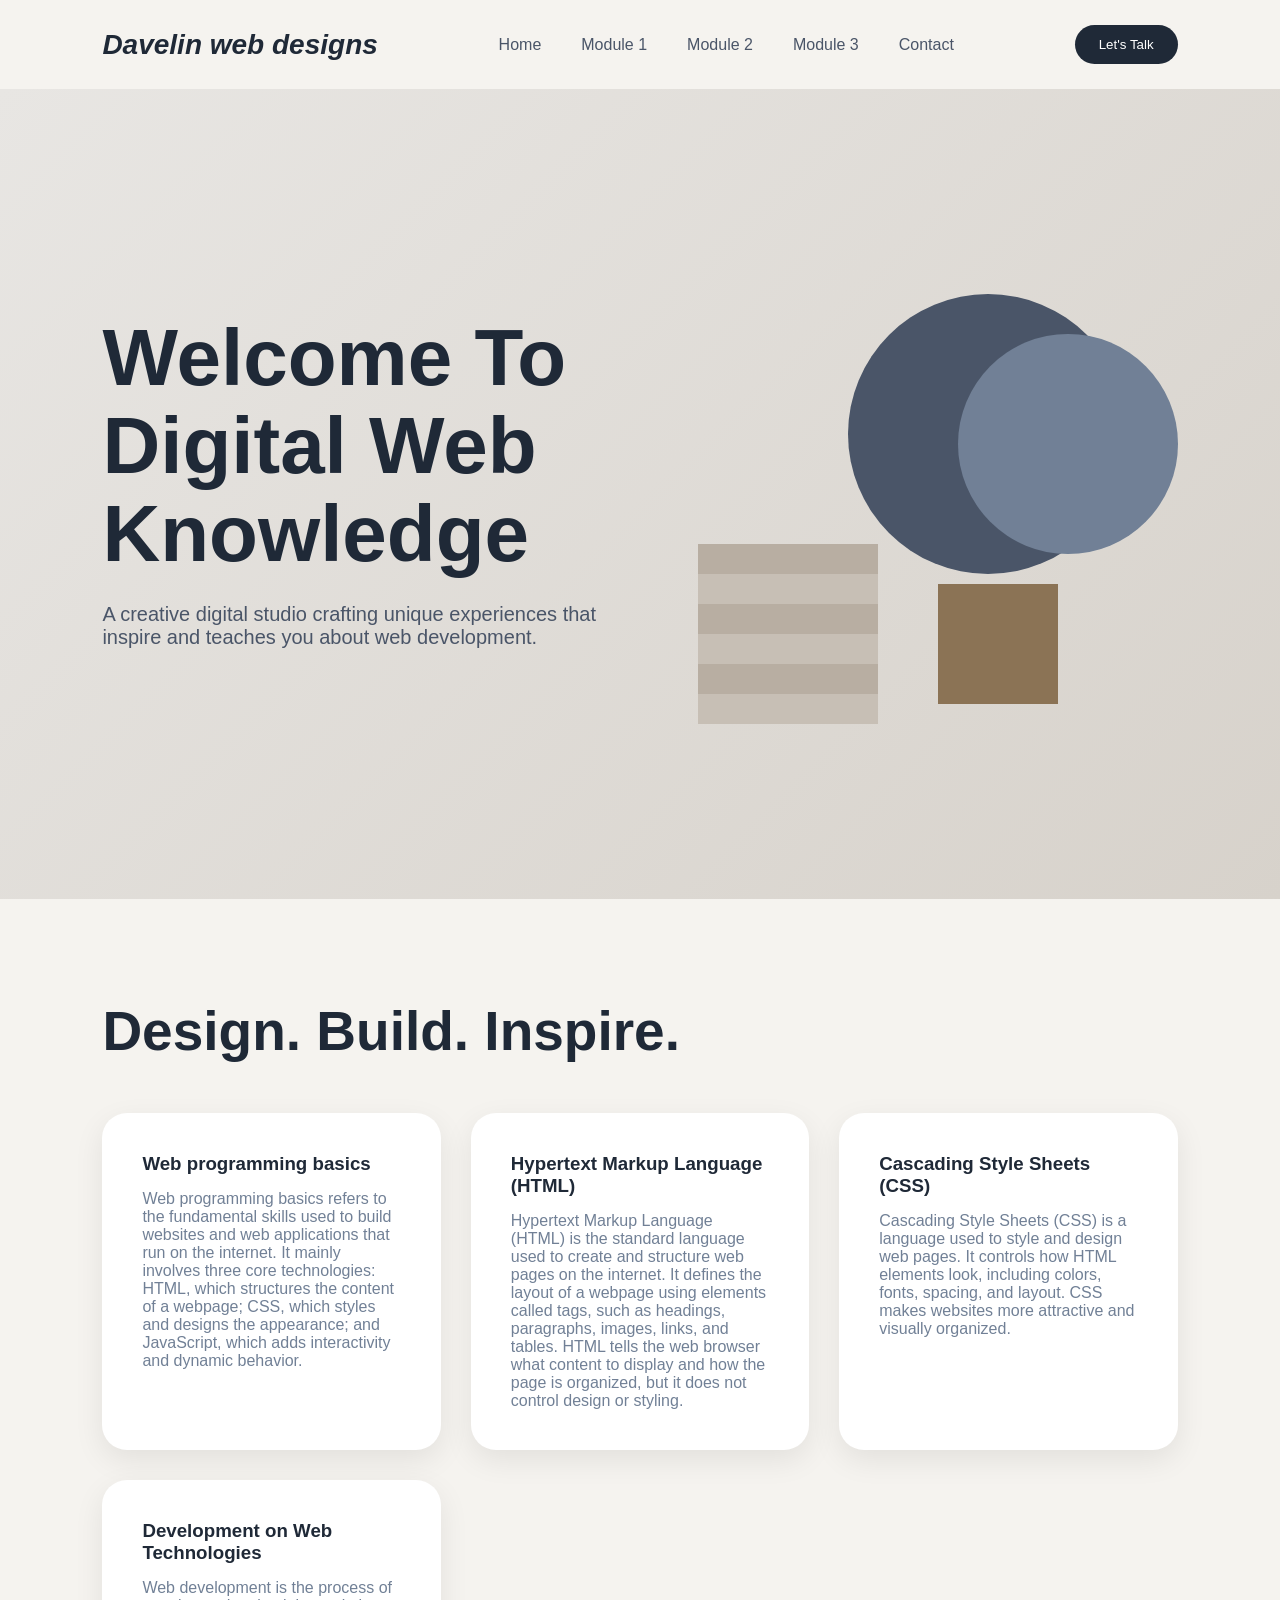
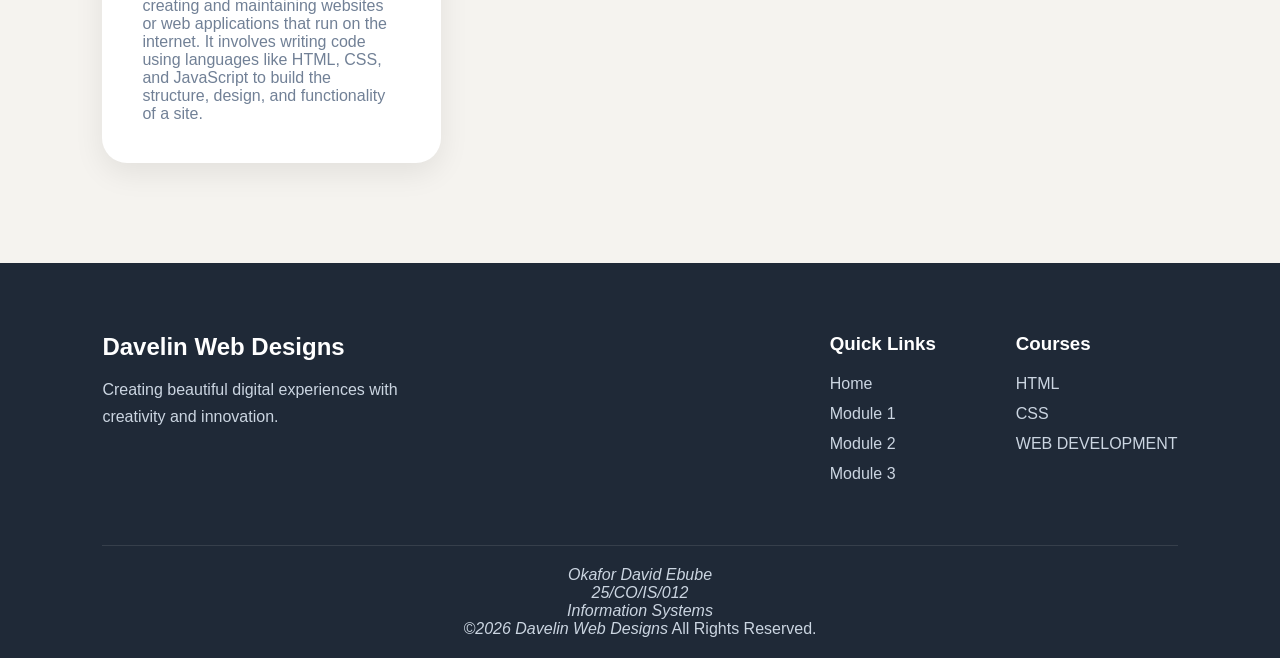
==== index.html @ a3cb1b7f "new update" ====
<!DOCTYPE html>
<html lang="en">
<head>
    <meta charset="UTF-8">
    <meta name="viewport" content="width=device-width, initial-scale=1.0">
    <title>Creative Studio</title>
    <link rel="stylesheet" href="style.css">
</head>
<body>

<nav>
    <div class="logo"><i>Davelin web designs</i></div>

    <ul>
        <li><a href="index.html">Home</a></li>
        <li><a href="module1.html">Module 1</a></li>
        <li><a href="module2.html">Module 2</a></li>
        <li><a href="module3.html">Module 3</a></li>
        <li><a href="contact.html">Contact</a></li>
    </ul>

    <button class="nav-btn">Let's Talk</button>
</nav>

<section class="hero">

    <div class="hero-text">
        <h1>Welcome To Digital Web Knowledge</h1>

        <p>
            A creative digital studio crafting unique
            experiences that inspire and teaches you about web development.
        </p>

        
    </div>

    <div class="hero-shapes">

        <div class="circle"></div>
        <div class="sphere"></div>
        <div class="cube"></div>
        <div class="stairs"></div>

    </div>

</section>

<section class="services">

    <h2>Design. Build. Inspire.</h2>

    <div class="cards">

        <div class="card">
            <h3>Web programming basics</h3>
            <p>Web programming basics refers to the fundamental skills used to build websites and web applications that run on the internet. It mainly involves three core technologies:
                 HTML, which structures the content of a webpage; CSS, which styles and designs the appearance; 
                and JavaScript, which adds interactivity and dynamic behavior.</p>
        </div>

        <div class="card">
            <h3>Hypertext Markup Language (HTML)</h3>
            <p>Hypertext Markup Language (HTML) is the standard language used to create and structure web pages on the internet. 
                It defines the layout of a webpage using elements called tags, such as headings, paragraphs, images, links, and tables.

            HTML tells the web browser what content to display and how the page is organized, but it does not control design or styling.</p>
        </div>

        <div class="card">
            <h3>Cascading Style Sheets (CSS)</h3>
            <p>Cascading Style Sheets (CSS) is a language used to style and design web pages. It controls how HTML elements look, including colors, fonts, spacing,
                 and layout. CSS makes websites more attractive and visually organized.</p>
        </div>

        <div class="card">
            <h3>Development on Web Technologies</h3>
            <p>Web development is the process of creating and maintaining websites or web applications that run on the internet. It involves writing code using languages like HTML, CSS, 
            and JavaScript to build the structure, design, and functionality of a site.</p>
        </div>

    </div>

</section>

    <footer>

    <div class="footer-container">

        <div class="footer-logo">
            <h2>Davelin Web Designs</h2>
            <p>
                Creating beautiful digital experiences with
                creativity and innovation.
            </p>
        </div>

        <div class="footer-links">

            <div>
                <h3>Quick Links</h3>
                <a href="index.html">Home</a>
                <a href="module1.html">Module 1</a>
                <a href="module2.html">Module 2</a>
                <a href="module3.html">Module 3</a>
            </div>

            <div>
                <h3>Courses</h3>
                <a href="#">HTML</a>
                <a href="#">CSS</a>
                <a href="#">WEB DEVELOPMENT</a>
            </div>

        </div>

    </div>

    <div class="footer-bottom">
        <p><i>Okafor David Ebube <br>
        25/CO/IS/012 <br>
            Information Systems <br>
            ©️2026 Davelin Web Designs</i> All Rights Reserved.</p>
    </div>

</footer>

</body>
</html>
---- style.css ----
*{
    margin:0;
    padding:0;
    box-sizing:border-box;
    font-family:'Segoe UI',sans-serif;
}

body{
    background:#e8e6e3;
}

/* Navigation */

nav{
    display:flex;
    justify-content:space-between;
    align-items:center;
    padding:25px 8%;
    background:#f5f3ef;
}


nav a{
    text-decoration:none;
    color:#4a5568;
    font-weight:500;
    position:relative;
    transition:0.3s ease;
}

nav a::after{
    content:"";
    position:absolute;
    left:0;
    bottom:-5px;
    width:0;
    height:2px;
    background:#8b7355;
    transition:0.4s ease;
}

nav a:hover{
    color:#8b7355;
}

nav a:hover::after{
    width:100%;
}



.hero-btn:hover{
    transform:translateY(-5px) scale(1.05);
    background:#6f5b43;
    box-shadow:0 15px 30px rgba(0,0,0,0.2);
}


.nav-btn{
    padding:12px 24px;
    border:none;
    border-radius:30px;
    background:#1f2937;
    color:white;
    cursor:pointer;
    transition:0.4s ease;
}

.nav-btn:hover{
    background:#374151;
    transform:translateY(-3px);
    box-shadow:0 10px 20px rgba(0,0,0,0.2);
}




.card:hover{
    transform:translateY(-12px);
    box-shadow:0 20px 40px rgba(0,0,0,0.15);
}




/* CONTACT SECTION */

.contact-section{
    padding:100px 8%;
    background:linear-gradient(
    135deg,
    #e8e6e3,
    #d7d2cb);
}

.contact-container{
    max-width:1100px;
    margin:auto;
    display:grid;
    grid-template-columns:1fr 1fr;
    gap:50px;
    align-items:center;
}

.contact-info h2{
    font-size:50px;
    color:#1f2937;
    margin-bottom:20px;
}

.contact-info p{
    color:#4a5568;
    line-height:1.8;
    font-size:18px;
}

/* FORM */

.contact-form{
    background:rgba(255,255,255,0.8);
    backdrop-filter:blur(12px);
    padding:40px;
    border-radius:30px;
    box-shadow:0 20px 50px rgba(0,0,0,0.1);
}

.input-box{
    margin-bottom:25px;
}

.input-box label{
    display:block;
    margin-bottom:10px;
    color:#1f2937;
    font-weight:600;
}

.input-box input,
.input-box textarea{
    width:100%;
    padding:15px;
    border:none;
    border-radius:15px;
    background:#f5f3ef;
    font-size:16px;
    outline:none;
    transition:0.3s;
}

.input-box input:focus,
.input-box textarea:focus{
    background:white;
    box-shadow:0 0 0 3px rgba(139,115,85,0.3);
}

/* SUBMIT BUTTON */

.submit-btn{
    width:100%;
    padding:18px;
    border:none;
    border-radius:50px;
    background:#8b7355;
    color:white;
    font-size:18px;
    cursor:pointer;
    transition:0.4s;
}

.submit-btn:hover{
    transform:translateY(-5px);
    background:#6f5b43;
    box-shadow:0 15px 30px rgba(0,0,0,0.2);
}




footer{
    background:#1f2937;
    color:white;
    padding:70px 8% 20px;
}

.footer-container{
    display:flex;
    justify-content:space-between;
    flex-wrap:wrap;
    gap:50px;
}

.footer-logo{
    max-width:350px;
}

.footer-logo h2{
    margin-bottom:15px;
}

.footer-logo p{
    color:#cbd5e1;
    line-height:1.7;
}

.footer-links{
    display:flex;
    gap:80px;
}

.footer-links h3{
    margin-bottom:20px;
}

.footer-links a{
    display:block;
    color:#cbd5e1;
    text-decoration:none;
    margin-bottom:12px;
    transition:0.3s;
}

.footer-links a:hover{
    color:#ffffff;
    transform:translateX(5px);
}

.footer-bottom{
    text-align:center;
    margin-top:50px;
    padding-top:20px;
    border-top:1px solid rgba(255,255,255,0.1);
    color:#cbd5e1;
}


.contact-form{
    animation:floatForm 4s ease-in-out infinite;
}

@keyframes floatForm{
    0%{
        transform:translateY(5);
    }
    50%{
        transform:translateY(-16px);
    }
    100%{
        transform:translateY(5px);
    }
}






/* TABLE SECTION */

.table-section{
    padding:80px 8%;
    background:#f5f3ef;
}

.table-section h2{
    text-align:center;
    color:#1f2937;
    margin-bottom:30px;
    font-size:40px;
}

.custom-table{
    width:100%;
    border-collapse:collapse;
    background:white;
    border-radius:20px;
    overflow:hidden;
    box-shadow:0 15px 35px rgba(0,0,0,0.08);
}

.custom-table th{
    background:#8b7355;
    color:white;
    padding:15px;
    text-align:left;
}

.custom-table td{
    padding:15px;
    border-bottom:1px solid #ddd;
}

.custom-table tr:hover{
    background:#f0ebe5;
    transition:0.3s;
}









/* CSS MODULE */

.css-module{
    padding:100px 8%;
    background:#f5f3ef;
}

/* SHOWCASE */

.css-showcase{
    padding:100px 8%;
    background:#e8e6e3;
    text-align:center;
}

.demo-card{
    max-width:500px;
    margin:auto;
    background:white;
    padding:40px;
    border-radius:25px;
    box-shadow:0 15px 35px rgba(0,0,0,0.1);
    transition:.4s;
}

.demo-card:hover{
    transform:translateY(-10px);
    box-shadow:0 25px 50px rgba(0,0,0,0.15);
}

.demo-card h3{
    color:#8b7355;
    margin-bottom:15px;
}

.demo-card p{
    color:#4a5568;
    line-height:1.8;
    margin-bottom:25px;
}

.demo-card button{
    background:#8b7355;
    color:white;
    border:none;
    padding:15px 30px;
    border-radius:30px;
    cursor:pointer;
    transition:.3s;
}

.demo-card button:hover{
    background:#6f5b43;
    transform:scale(1.05);
}














.logo{
    font-size:28px;
    font-weight:bold;
    color:#1f2937;
}

nav ul{
    display:flex;
    list-style:none;
    gap:40px;
}

nav a{
    text-decoration:none;
    color:#4a5568;
    font-weight:500;
}

.nav-btn{
    padding:12px 24px;
    border:none;
    border-radius:30px;
    background:#1f2937;
    color:white;
    cursor:pointer;
}

/* Hero */

.hero{
    min-height:90vh;
    display:flex;
    justify-content:space-between;
    align-items:center;
    padding:0 8%;
    background:linear-gradient(
        135deg,
        #e8e6e3,
        #d7d2cb
    );
}

.hero-text{
    width:50%;
}

.hero-text h1{
    font-size:80px;
    color:#1f2937;
    line-height:1.1;
}

.hero-text p{
    margin:25px 0;
    font-size:20px;
    color:#4a5568;
    max-width:500px;
}

.hero-btn{
    padding:16px 35px;
    border:none;
    border-radius:50px;
    background:#8b7355;
    color:white;
    font-size:18px;
    cursor:pointer;
}

/* Shapes */

.hero-shapes{
    width:500px;
    height:500px;
    position:relative;
}

.circle{
    width:280px;
    height:280px;
    border-radius:50%;
    background:#4a5568;
    position:absolute;
    top:50px;
    right:50px;
}

.sphere{
    width:220px;
    height:220px;
    border-radius:50%;
    background:#718096;
    position:absolute;
    top:90px;
    right:0;
}

.cube{
    width:120px;
    height:120px;
    background:#8b7355;
    position:absolute;
    bottom:40px;
    right:120px;
}

.stairs{
    width:180px;
    height:180px;
    background:
    repeating-linear-gradient(
    to top,
    #c7bfb5 0 30px,
    #b8aea2 30px 60px
    );
    position:absolute;
    left:20px;
    bottom:20px;
}

/* Services */

.services{
    padding:100px 8%;
    background:#f5f3ef;
}

.services h2{
    font-size:55px;
    color:#1f2937;
    margin-bottom:50px;
}

.cards{
    display:grid;
    grid-template-columns:repeat(auto-fit,minmax(250px,1fr));
    gap:30px;
}

.card{
    background:white;
    padding:40px;
    border-radius:25px;
    box-shadow:0 10px 30px rgba(0,0,0,.08);
    transition:.4s;
}

.card:hover{
    transform:translateY(-10px);
}

.card h3{
    color:#1f2937;
    margin-bottom:15px;
}

.card p{
    color:#718096;
}















/* LEARNING MODULES */

.learning-modules{
    padding:100px 8%;
    background:#f5f3ef;
}

.section-title{
    text-align:center;
    font-size:55px;
    color:#1f2937;
    margin-bottom:60px;
}

.modules-grid{
    display:grid;
    grid-template-columns:repeat(auto-fit,minmax(300px,1fr));
    gap:30px;
}

.module-card{
    background:white;
    padding:35px;
    border-radius:25px;
    box-shadow:0 15px 35px rgba(0,0,0,0.08);
    transition:0.4s;
    border-top:5px solid #8b7355;
}

.module-card:hover{
    transform:translateY(-10px);
    box-shadow:0 25px 50px rgba(0,0,0,0.15);
}

.module-card h3{
    color:#8b7355;
    font-size:28px;
    margin-bottom:15px;
}

.module-card h4{
    color:#1f2937;
    margin-bottom:20px;
    line-height:1.4;
}

.module-card h5{
    margin-top:15px;
    margin-bottom:10px;
    color:#4a5568;
}

.module-card p{
    color:#4a5568;
    line-height:1.8;
    margin-bottom:15px;
}

.module-card ul,
.module-card ol{
    padding-left:20px;
    color:#4a5568;
    line-height:1.8;
}










.learning-modules{
    padding:100px 8%;
    background:#f5f3ef;
}

.section-title{
    text-align:center;
    font-size:55px;
    color:#1f2937;
    margin-bottom:60px;
}

.modules-grid{
    display:grid;
    grid-template-columns:repeat(auto-fit,minmax(320px,1fr));
    gap:30px;
}

.module-card{
    background:white;
    padding:35px;
    border-radius:25px;
    border-top:5px solid #8b7355;
    box-shadow:0 15px 35px rgba(0,0,0,.08);
    transition:.4s;
}

.module-card:hover{
    transform:translateY(-10px);
    box-shadow:0 25px 50px rgba(0,0,0,.15);
}

.module-card h3{
    color:#8b7355;
    margin-bottom:15px;
}

.module-card h4{
    color:#1f2937;
    margin-bottom:15px;
}

.module-card h5{
    margin-top:15px;
    margin-bottom:10px;
    color:#4a5568;
}

.module-card p,
.module-card li{
    color:#4a5568;
    line-height:1.8;
}

.module-card ul{
    padding-left:20px;
}

audio{
    width:100%;
    margin-top:15px;
}

.audio-link{
    display:inline-block;
    text-decoration:none;
    background:#8b7355;
    color:white;
    padding:12px 25px;
    border-radius:30px;
    transition:.4s;
}

.audio-link:hover{
    background:#6f5b43;
    transform:translateY(-3px);
}

/* SUMMARY */

.summary-section{
    padding:100px 8%;
    background:#e8e6e3;
    text-align:center;
}

.summary-section h2{
    font-size:50px;
    color:#1f2937;
    margin-bottom:30px;
}

.summary-section p{
    max-width:900px;
    margin:15px auto;
    line-height:1.8;
    color:#4a5568;
    font-size:18px;
}
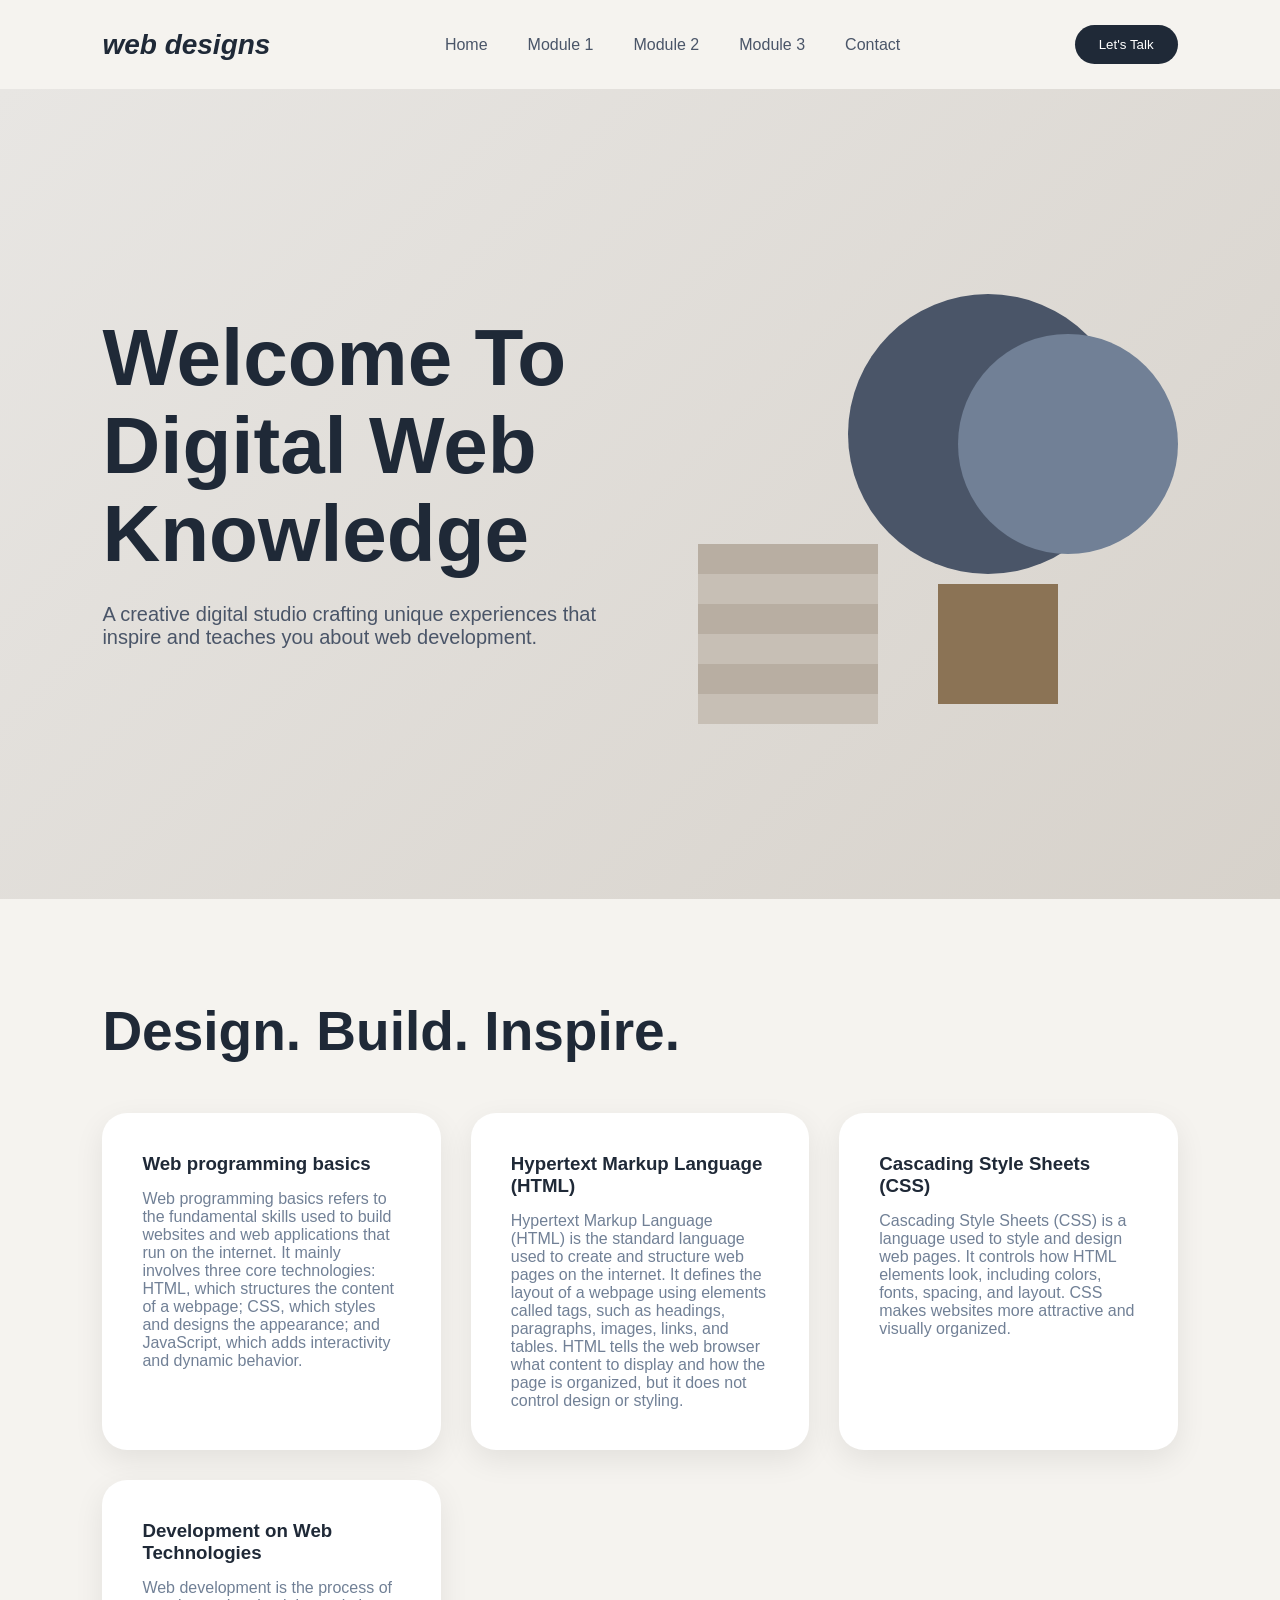
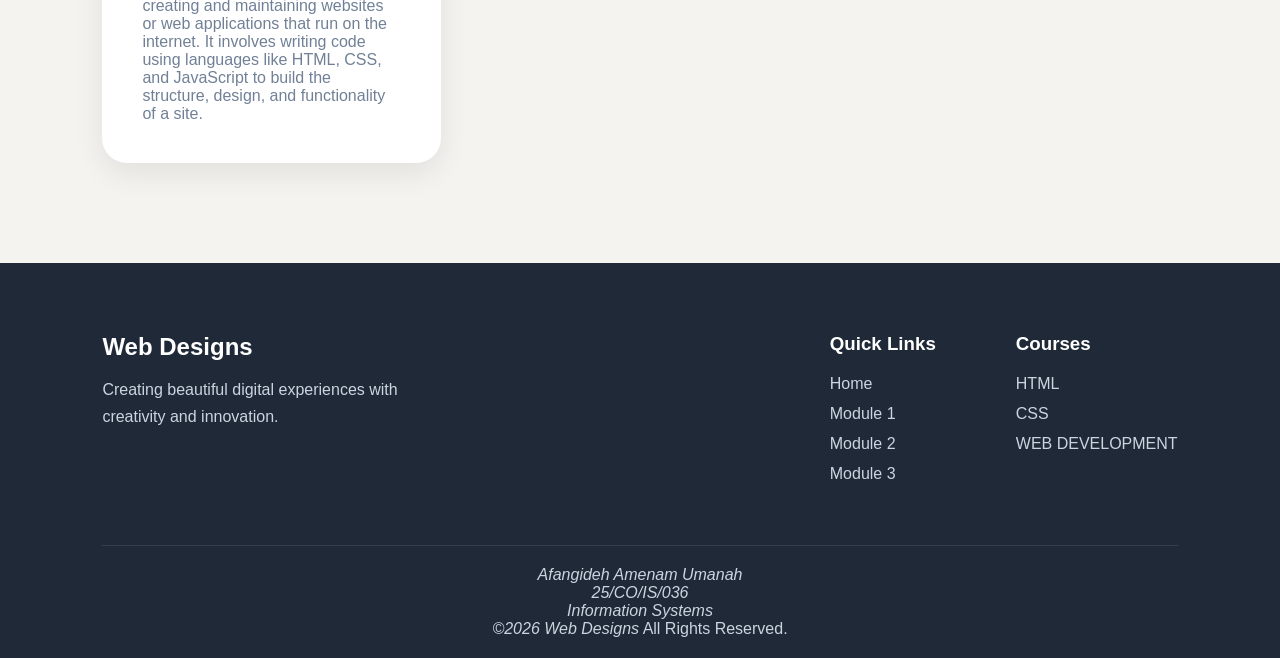
==== commit 233359c0: "first commit" ====
--- a/index.html
+++ b/index.html
@@ -9,7 +9,7 @@
 <body>
 
 <nav>
-    <div class="logo"><i>Davelin web designs</i></div>
+    <div class="logo"><i> web designs</i></div>
 
     <ul>
         <li><a href="index.html">Home</a></li>
@@ -88,7 +88,7 @@
     <div class="footer-container">
 
         <div class="footer-logo">
-            <h2>Davelin Web Designs</h2>
+            <h2>Web Designs</h2>
             <p>
                 Creating beautiful digital experiences with
                 creativity and innovation.
@@ -117,10 +117,10 @@
     </div>
 
     <div class="footer-bottom">
-        <p><i>Okafor David Ebube <br>
-        25/CO/IS/012 <br>
+        <p><i>Afangideh Amenam Umanah<br>
+        25/CO/IS/036 <br>
             Information Systems <br>
-            ©️2026 Davelin Web Designs</i> All Rights Reserved.</p>
+            ©️2026 Web Designs</i> All Rights Reserved.</p>
     </div>
 
 </footer>
--- a/style.css
+++ b/style.css
@@ -357,17 +357,6 @@
     background:#6f5b43;
     transform:scale(1.05);
 }
-
-
-
-
-
-
-
-
-
-
-
 
 
 
@@ -533,18 +522,6 @@
 
 
 
-
-
-
-
-
-
-
-
-
-
-
-
 /* LEARNING MODULES */
 
 .learning-modules{
@@ -612,13 +589,6 @@
 
 
 
-
-
-
-
-
-
-
 .learning-modules{
     padding:100px 8%;
     background:#f5f3ef;
@@ -717,4 +687,13 @@
     line-height:1.8;
     color:#4a5568;
     font-size:18px;
+}
+
+@media (max-width:768px) {
+    nav{
+        flex-direction:column;
+        gap:20px;
+        text-align:center;
+    }
+    
 }
